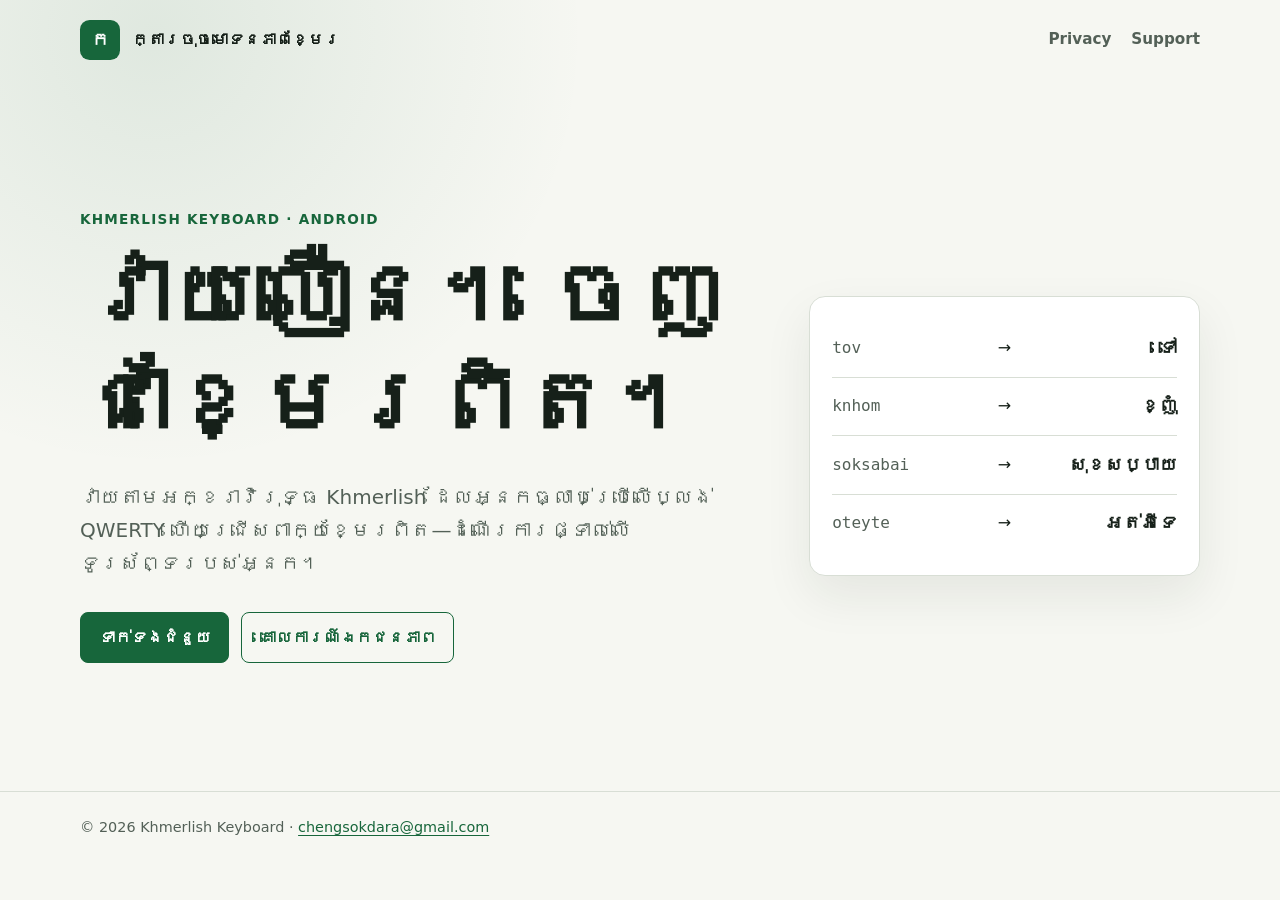
==== index.html @ a106bd03 "Publish Khmerlish support and privacy pages" ====
<!doctype html>
<html lang="km">
  <head>
    <meta charset="utf-8">
    <meta name="viewport" content="width=device-width, initial-scale=1">
    <meta name="description" content="វាយ Khmerlish តាម QWERTY ចេញជាពាក្យខ្មែរពិត។">
    <meta name="theme-color" content="#17663b">
    <title>ក្តារចុចមោទនភាពខ្មែរ · Khmerlish Keyboard</title>
    <link rel="stylesheet" href="./styles.css">
  </head>
  <body>
    <header class="site-header shell">
      <a class="brand" href="./" aria-label="Khmerlish Keyboard home">
        <span class="brand-mark" aria-hidden="true">ក</span>
        <span>ក្តារចុចមោទនភាពខ្មែរ</span>
      </a>
      <nav class="nav" aria-label="Main navigation">
        <a href="./privacy-policy/">Privacy</a>
        <a href="mailto:chengsokdara@gmail.com">Support</a>
      </nav>
    </header>

    <main class="shell">
      <section class="hero">
        <div>
          <p class="eyebrow">Khmerlish Keyboard · Android</p>
          <h1>វាយលឿន។ ចេញជាខ្មែរពិត។</h1>
          <p class="lead">
            វាយតាមអក្ខរាវិរុទ្ធ Khmerlish ដែលអ្នកធ្លាប់ប្រើលើប្លង់ QWERTY
            ហើយជ្រើសពាក្យខ្មែរពិត—ដំណើរការផ្ទាល់លើទូរស័ព្ទរបស់អ្នក។
          </p>
          <div class="actions">
            <a class="button" href="mailto:chengsokdara@gmail.com">ទាក់ទងជំនួយ</a>
            <a class="button secondary" href="./privacy-policy/">គោលការណ៍ឯកជនភាព</a>
          </div>
        </div>

        <div class="example-card" aria-label="Khmerlish typing examples">
          <div class="mapping"><span>tov</span><span aria-hidden="true">→</span><strong>ទៅ</strong></div>
          <div class="mapping"><span>knhom</span><span aria-hidden="true">→</span><strong>ខ្ញុំ</strong></div>
          <div class="mapping"><span>soksabai</span><span aria-hidden="true">→</span><strong>សុខសប្បាយ</strong></div>
          <div class="mapping"><span>oteyte</span><span aria-hidden="true">→</span><strong>អត់អីទេ</strong></div>
        </div>
      </section>
    </main>

    <footer class="site-footer">
      <div class="shell">
        <span>© 2026 Khmerlish Keyboard</span>
        ·
        <a href="mailto:chengsokdara@gmail.com">chengsokdara@gmail.com</a>
      </div>
    </footer>
  </body>
</html>
---- styles.css ----
:root {
  color-scheme: light;
  --background: #f6f7f2;
  --surface: #ffffff;
  --surface-muted: #eef1e8;
  --text: #162019;
  --muted: #536057;
  --brand: #17663b;
  --brand-dark: #0c4929;
  --border: #d8ded5;
  --focus: #e0a72f;
  font-family: Inter, "Noto Sans Khmer", "Khmer OS Battambang", system-ui, sans-serif;
}

* {
  box-sizing: border-box;
}

html {
  background: var(--background);
  scroll-behavior: smooth;
}

body {
  margin: 0;
  color: var(--text);
  background:
    radial-gradient(circle at 12% 4%, rgba(23, 102, 59, 0.1), transparent 27rem),
    var(--background);
  line-height: 1.65;
}

a {
  color: var(--brand);
  text-underline-offset: 0.2em;
}

a:hover {
  color: var(--brand-dark);
}

a:focus-visible {
  outline: 3px solid var(--focus);
  outline-offset: 4px;
  border-radius: 2px;
}

.shell {
  width: min(100% - 2rem, 70rem);
  margin: 0 auto;
}

.site-header {
  display: flex;
  align-items: center;
  justify-content: space-between;
  gap: 1rem;
  padding-block: 1.25rem;
}

.brand {
  display: inline-flex;
  align-items: center;
  gap: 0.75rem;
  color: var(--text);
  font-weight: 750;
  text-decoration: none;
}

.brand-mark {
  display: grid;
  width: 2.5rem;
  height: 2.5rem;
  place-items: center;
  border-radius: 0.6rem;
  color: white;
  background: var(--brand);
  font-size: 1.15rem;
}

.nav {
  display: flex;
  gap: 1.25rem;
  font-size: 0.95rem;
}

.nav a {
  color: var(--muted);
  font-weight: 650;
  text-decoration: none;
}

.hero {
  display: grid;
  grid-template-columns: minmax(0, 1.25fr) minmax(17rem, 0.75fr);
  gap: clamp(2rem, 6vw, 5rem);
  align-items: center;
  padding-block: clamp(4rem, 10vw, 8rem);
}

.eyebrow {
  margin: 0 0 0.75rem;
  color: var(--brand);
  font-size: 0.85rem;
  font-weight: 800;
  letter-spacing: 0.09em;
  text-transform: uppercase;
}

h1,
h2 {
  line-height: 1.2;
  letter-spacing: -0.025em;
}

h1 {
  max-width: 13ch;
  margin: 0;
  font-size: clamp(2.5rem, 7vw, 5.7rem);
}

h2 {
  margin-top: 2.5rem;
  font-size: clamp(1.45rem, 3vw, 2rem);
}

.lead {
  max-width: 40rem;
  margin: 1.5rem 0 0;
  color: var(--muted);
  font-size: clamp(1.05rem, 2vw, 1.25rem);
}

.actions {
  display: flex;
  flex-wrap: wrap;
  gap: 0.75rem;
  margin-top: 2rem;
}

.button {
  display: inline-flex;
  min-height: 3rem;
  align-items: center;
  justify-content: center;
  padding: 0.7rem 1.1rem;
  border: 1px solid var(--brand);
  border-radius: 0.5rem;
  color: white;
  background: var(--brand);
  font-weight: 750;
  text-decoration: none;
}

.button:hover {
  color: white;
  background: var(--brand-dark);
}

.button.secondary {
  color: var(--brand);
  background: transparent;
}

.button.secondary:hover {
  color: var(--brand-dark);
  background: var(--surface-muted);
}

.example-card {
  padding: 1.4rem;
  border: 1px solid var(--border);
  border-radius: 1rem;
  background: var(--surface);
  box-shadow: 0 1.25rem 3rem rgba(22, 32, 25, 0.08);
}

.mapping {
  display: grid;
  grid-template-columns: 1fr auto 1fr;
  gap: 0.8rem;
  align-items: center;
  padding: 0.85rem 0;
  border-bottom: 1px solid var(--border);
}

.mapping:last-child {
  border-bottom: 0;
}

.mapping span:first-child {
  color: var(--muted);
  font-family: ui-monospace, SFMono-Regular, Menlo, monospace;
}

.mapping strong {
  font-size: 1.15rem;
  text-align: right;
}

.content-card {
  max-width: 52rem;
  margin: 2rem auto 5rem;
  padding: clamp(1.5rem, 5vw, 3.5rem);
  border: 1px solid var(--border);
  border-radius: 1rem;
  background: var(--surface);
}

.content-card h1 {
  max-width: none;
  font-size: clamp(2.2rem, 5vw, 4rem);
}

.meta,
.note {
  color: var(--muted);
}

.note {
  padding: 1rem;
  border-left: 4px solid var(--brand);
  background: var(--surface-muted);
}

.site-footer {
  padding-block: 1.5rem 2.5rem;
  border-top: 1px solid var(--border);
  color: var(--muted);
  font-size: 0.9rem;
}

@media (max-width: 46rem) {
  .site-header,
  .hero {
    grid-template-columns: 1fr;
  }

  .site-header {
    align-items: flex-start;
    flex-direction: column;
  }

  .hero {
    padding-block: 3rem 5rem;
  }

  h1 {
    max-width: 11ch;
  }
}
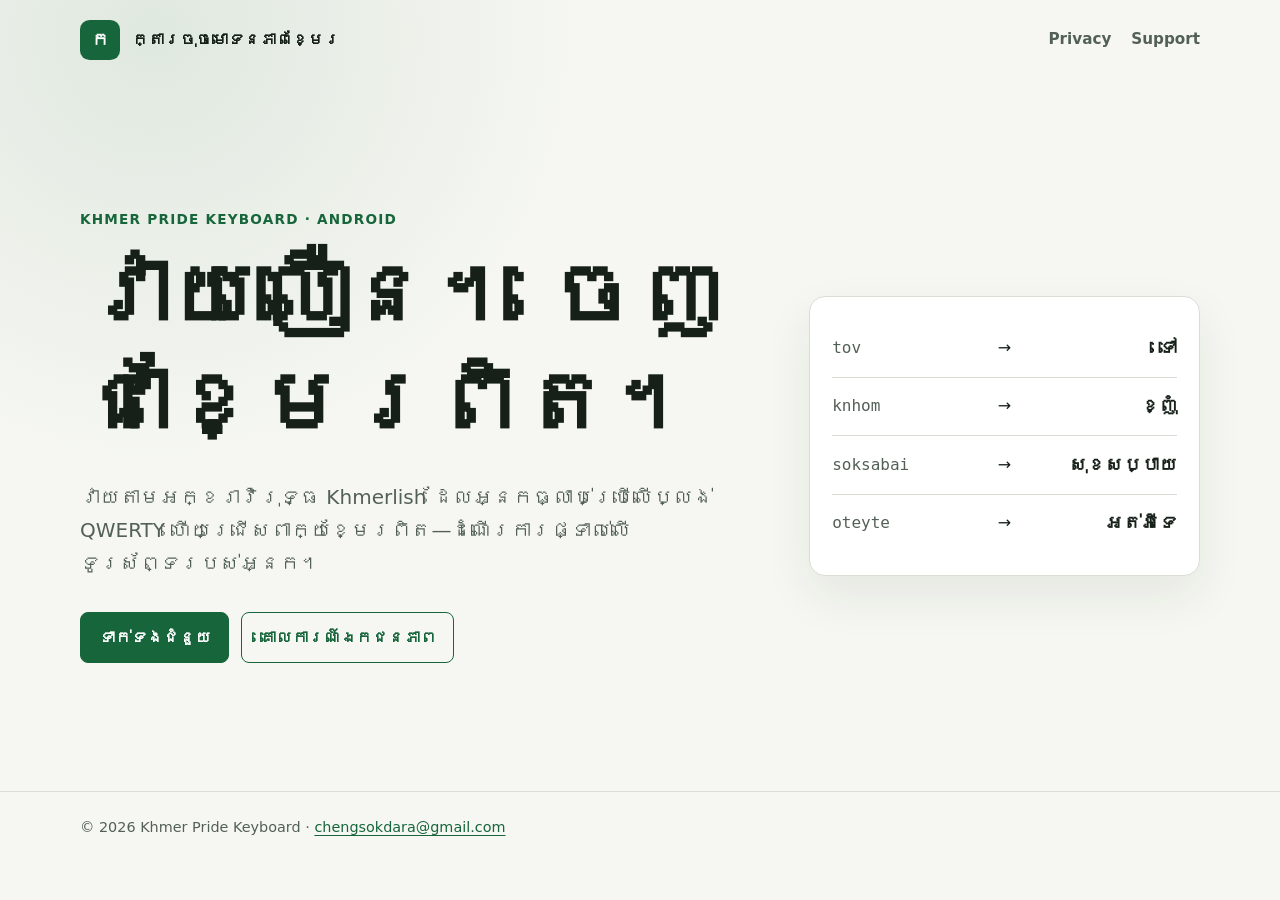
==== commit 67222513: "Correct public product name" ====
--- a/index.html
+++ b/index.html
@@ -5,12 +5,12 @@
     <meta name="viewport" content="width=device-width, initial-scale=1">
     <meta name="description" content="វាយ Khmerlish តាម QWERTY ចេញជាពាក្យខ្មែរពិត។">
     <meta name="theme-color" content="#17663b">
-    <title>ក្តារចុចមោទនភាពខ្មែរ · Khmerlish Keyboard</title>
+    <title>ក្តារចុចមោទនភាពខ្មែរ · Khmer Pride Keyboard</title>
     <link rel="stylesheet" href="./styles.css">
   </head>
   <body>
     <header class="site-header shell">
-      <a class="brand" href="./" aria-label="Khmerlish Keyboard home">
+      <a class="brand" href="./" aria-label="Khmer Pride Keyboard home">
         <span class="brand-mark" aria-hidden="true">ក</span>
         <span>ក្តារចុចមោទនភាពខ្មែរ</span>
       </a>
@@ -23,7 +23,7 @@
     <main class="shell">
       <section class="hero">
         <div>
-          <p class="eyebrow">Khmerlish Keyboard · Android</p>
+          <p class="eyebrow">Khmer Pride Keyboard · Android</p>
           <h1>វាយលឿន។ ចេញជាខ្មែរពិត។</h1>
           <p class="lead">
             វាយតាមអក្ខរាវិរុទ្ធ Khmerlish ដែលអ្នកធ្លាប់ប្រើលើប្លង់ QWERTY
@@ -46,7 +46,7 @@
 
     <footer class="site-footer">
       <div class="shell">
-        <span>© 2026 Khmerlish Keyboard</span>
+        <span>© 2026 Khmer Pride Keyboard</span>
         ·
         <a href="mailto:chengsokdara@gmail.com">chengsokdara@gmail.com</a>
       </div>
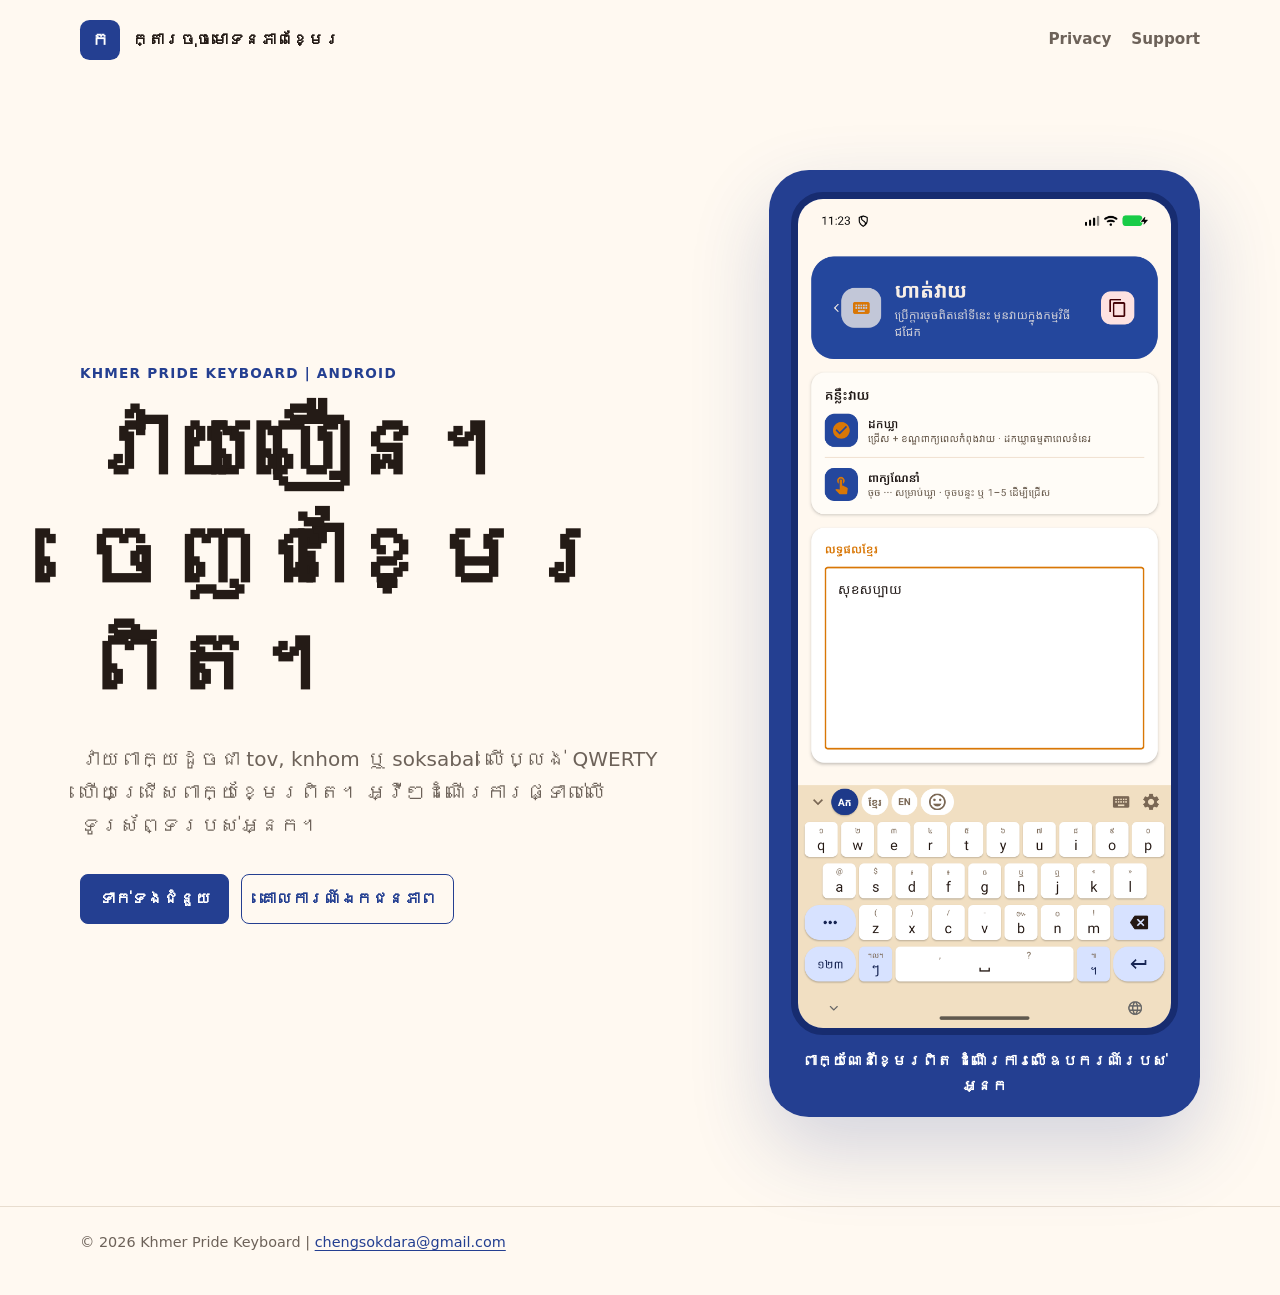
==== commit 6d7d1db9: "feat: refresh public Khmer Pride branding" ====
--- a/index.html
+++ b/index.html
@@ -3,9 +3,9 @@
   <head>
     <meta charset="utf-8">
     <meta name="viewport" content="width=device-width, initial-scale=1">
-    <meta name="description" content="វាយ Khmerlish តាម QWERTY ចេញជាពាក្យខ្មែរពិត។">
-    <meta name="theme-color" content="#17663b">
-    <title>ក្តារចុចមោទនភាពខ្មែរ · Khmer Pride Keyboard</title>
+    <meta name="description" content="វាយអក្សរឡាតាំងតាម QWERTY ចេញជាពាក្យខ្មែរពិត។">
+    <meta name="theme-color" content="#243f91">
+    <title>ក្តារចុចមោទនភាពខ្មែរ | Khmer Pride Keyboard</title>
     <link rel="stylesheet" href="./styles.css">
   </head>
   <body>
@@ -23,11 +23,11 @@
     <main class="shell">
       <section class="hero">
         <div>
-          <p class="eyebrow">Khmer Pride Keyboard · Android</p>
+          <p class="eyebrow">Khmer Pride Keyboard | Android</p>
           <h1>វាយលឿន។ ចេញជាខ្មែរពិត។</h1>
           <p class="lead">
-            វាយតាមអក្ខរាវិរុទ្ធ Khmerlish ដែលអ្នកធ្លាប់ប្រើលើប្លង់ QWERTY
-            ហើយជ្រើសពាក្យខ្មែរពិត—ដំណើរការផ្ទាល់លើទូរស័ព្ទរបស់អ្នក។
+            វាយពាក្យដូចជា tov, knhom ឬ soksabai លើប្លង់ QWERTY
+            ហើយជ្រើសពាក្យខ្មែរពិត។ អ្វីៗដំណើរការផ្ទាល់លើទូរស័ព្ទរបស់អ្នក។
           </p>
           <div class="actions">
             <a class="button" href="mailto:chengsokdara@gmail.com">ទាក់ទងជំនួយ</a>
@@ -35,19 +35,24 @@
           </div>
         </div>
 
-        <div class="example-card" aria-label="Khmerlish typing examples">
-          <div class="mapping"><span>tov</span><span aria-hidden="true">→</span><strong>ទៅ</strong></div>
-          <div class="mapping"><span>knhom</span><span aria-hidden="true">→</span><strong>ខ្ញុំ</strong></div>
-          <div class="mapping"><span>soksabai</span><span aria-hidden="true">→</span><strong>សុខសប្បាយ</strong></div>
-          <div class="mapping"><span>oteyte</span><span aria-hidden="true">→</span><strong>អត់អីទេ</strong></div>
-        </div>
+        <figure class="hero-visual">
+          <div class="phone-frame">
+            <img
+              src="./assets/keyboard-hero.png"
+              alt="Khmer Pride Keyboard converting Latin-letter typing into Khmer on Android"
+              width="1344"
+              height="2992"
+            >
+          </div>
+          <figcaption>ពាក្យណែនាំខ្មែរពិត ដំណើរការលើឧបករណ៍របស់អ្នក</figcaption>
+        </figure>
       </section>
     </main>
 
     <footer class="site-footer">
       <div class="shell">
         <span>© 2026 Khmer Pride Keyboard</span>
-        ·
+        |
         <a href="mailto:chengsokdara@gmail.com">chengsokdara@gmail.com</a>
       </div>
     </footer>
--- a/styles.css
+++ b/styles.css
@@ -1,14 +1,15 @@
 :root {
   color-scheme: light;
-  --background: #f6f7f2;
+  --background: #fff9f1;
   --surface: #ffffff;
-  --surface-muted: #eef1e8;
-  --text: #162019;
-  --muted: #536057;
-  --brand: #17663b;
-  --brand-dark: #0c4929;
-  --border: #d8ded5;
-  --focus: #e0a72f;
+  --surface-muted: #f6eddf;
+  --text: #241b16;
+  --muted: #6d6259;
+  --brand: #243f91;
+  --brand-dark: #172c70;
+  --accent: #df7600;
+  --border: #e8ddcf;
+  --focus: #df7600;
   font-family: Inter, "Noto Sans Khmer", "Khmer OS Battambang", system-ui, sans-serif;
 }
 
@@ -24,9 +25,7 @@
 body {
   margin: 0;
   color: var(--text);
-  background:
-    radial-gradient(circle at 12% 4%, rgba(23, 102, 59, 0.1), transparent 27rem),
-    var(--background);
+  background: var(--background);
   line-height: 1.65;
 }
 
@@ -92,10 +91,11 @@
 
 .hero {
   display: grid;
-  grid-template-columns: minmax(0, 1.25fr) minmax(17rem, 0.75fr);
-  gap: clamp(2rem, 6vw, 5rem);
-  align-items: center;
-  padding-block: clamp(4rem, 10vw, 8rem);
+  grid-template-columns: minmax(0, 1fr) minmax(20rem, 0.72fr);
+  gap: clamp(2rem, 7vw, 6rem);
+  align-items: center;
+  min-height: calc(100vh - 9rem);
+  padding-block: clamp(3rem, 7vw, 6rem);
 }
 
 .eyebrow {
@@ -114,7 +114,7 @@
 }
 
 h1 {
-  max-width: 13ch;
+  max-width: 11ch;
   margin: 0;
   font-size: clamp(2.5rem, 7vw, 5.7rem);
 }
@@ -167,35 +167,34 @@
   background: var(--surface-muted);
 }
 
-.example-card {
-  padding: 1.4rem;
-  border: 1px solid var(--border);
-  border-radius: 1rem;
-  background: var(--surface);
-  box-shadow: 0 1.25rem 3rem rgba(22, 32, 25, 0.08);
-}
-
-.mapping {
-  display: grid;
-  grid-template-columns: 1fr auto 1fr;
-  gap: 0.8rem;
-  align-items: center;
-  padding: 0.85rem 0;
-  border-bottom: 1px solid var(--border);
-}
-
-.mapping:last-child {
-  border-bottom: 0;
-}
-
-.mapping span:first-child {
-  color: var(--muted);
-  font-family: ui-monospace, SFMono-Regular, Menlo, monospace;
-}
-
-.mapping strong {
-  font-size: 1.15rem;
-  text-align: right;
+.hero-visual {
+  position: relative;
+  margin: 0;
+  padding: 1.4rem 1.4rem 1rem;
+  border-radius: 2.5rem;
+  background: var(--brand);
+  box-shadow: 0 2rem 5rem rgba(36, 63, 145, 0.2);
+}
+
+.phone-frame {
+  overflow: hidden;
+  border: 0.45rem solid #172c70;
+  border-radius: 2rem;
+  background: #fff;
+}
+
+.phone-frame img {
+  display: block;
+  width: 100%;
+  height: auto;
+}
+
+.hero-visual figcaption {
+  padding: 0.85rem 0.3rem 0.1rem;
+  color: white;
+  font-size: 0.95rem;
+  font-weight: 700;
+  text-align: center;
 }
 
 .content-card {
@@ -243,6 +242,7 @@
 
   .hero {
     padding-block: 3rem 5rem;
+    min-height: auto;
   }
 
   h1 {
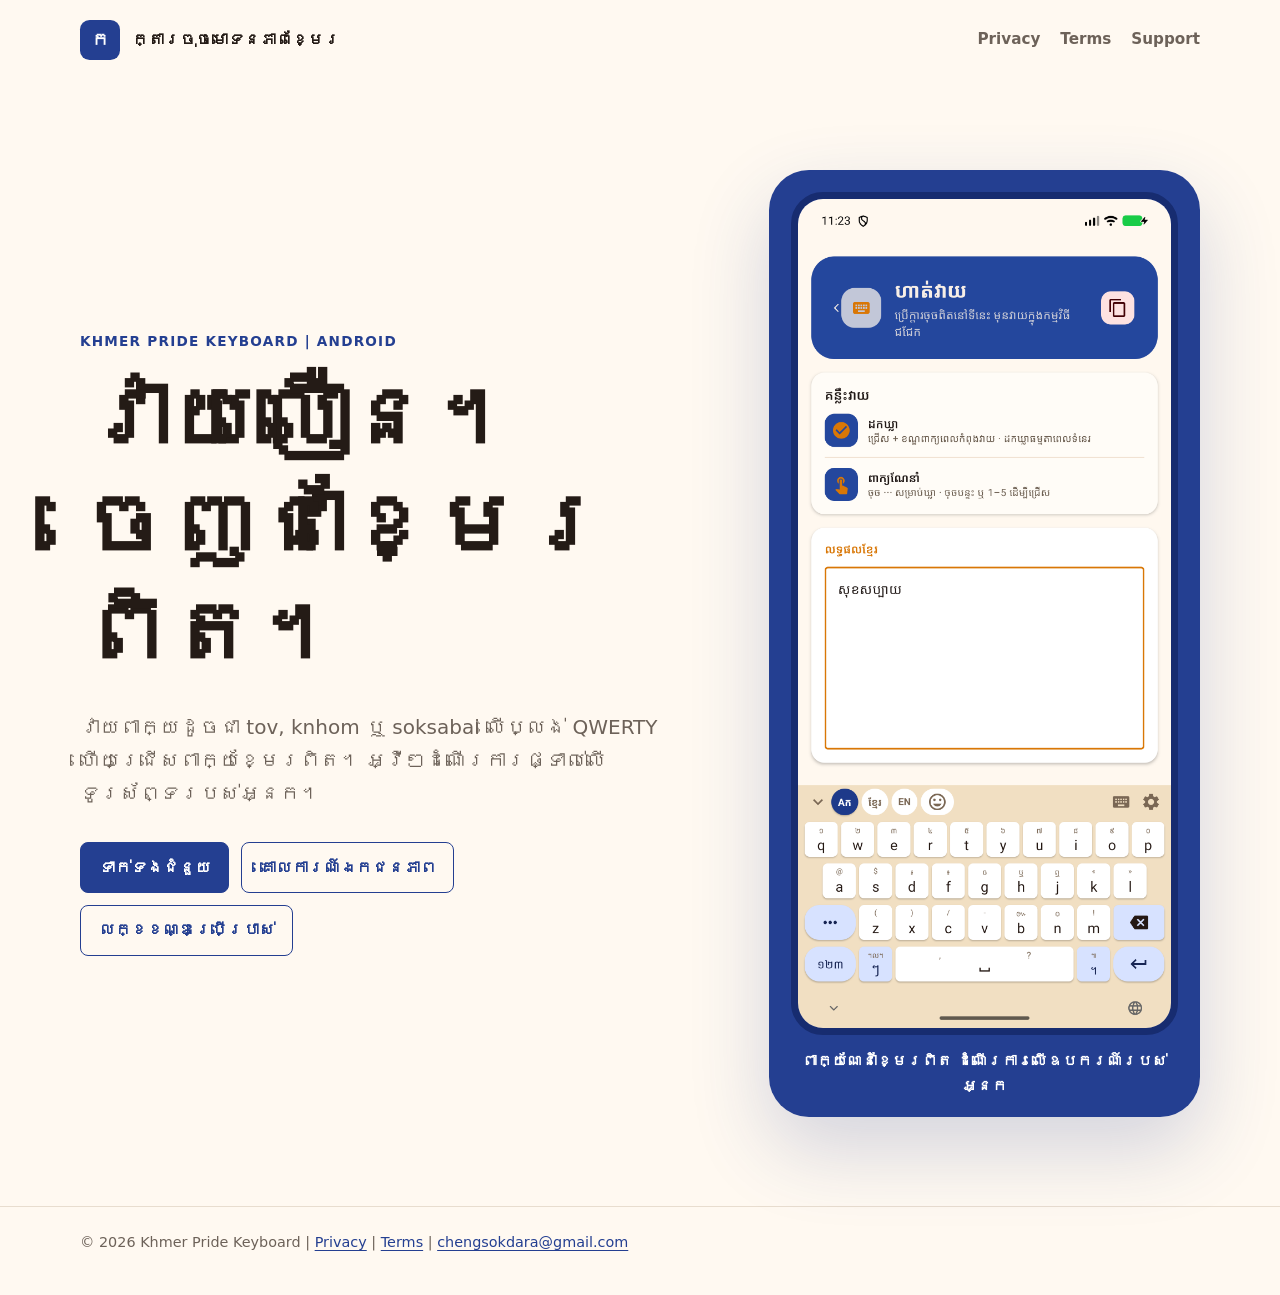
==== commit f85fad6a: "Publish updated privacy policy and Terms of Service. Refresh privacy copy for optional Pro Google Dr" ====
--- a/index.html
+++ b/index.html
@@ -5,6 +5,13 @@
     <meta name="viewport" content="width=device-width, initial-scale=1">
     <meta name="description" content="វាយអក្សរឡាតាំងតាម QWERTY ចេញជាពាក្យខ្មែរពិត។">
     <meta name="theme-color" content="#243f91">
+    <!--
+      Google OAuth branding / Search Console domain verification:
+      When Cloud Console or Search Console shows an HTML meta tag, paste it here
+      (replace this comment block). Example shape only:
+      <meta name="google-site-verification" content="PASTE_CODE_FROM_GOOGLE" />
+      See docs in the main app repo: docs/GOOGLE_CLOUD_OAUTH_SETUP.md
+    -->
     <title>ក្តារចុចមោទនភាពខ្មែរ | Khmer Pride Keyboard</title>
     <link rel="stylesheet" href="./styles.css">
   </head>
@@ -16,6 +23,7 @@
       </a>
       <nav class="nav" aria-label="Main navigation">
         <a href="./privacy-policy/">Privacy</a>
+        <a href="./terms-of-service/">Terms</a>
         <a href="mailto:chengsokdara@gmail.com">Support</a>
       </nav>
     </header>
@@ -32,6 +40,7 @@
           <div class="actions">
             <a class="button" href="mailto:chengsokdara@gmail.com">ទាក់ទងជំនួយ</a>
             <a class="button secondary" href="./privacy-policy/">គោលការណ៍ឯកជនភាព</a>
+            <a class="button secondary" href="./terms-of-service/">លក្ខខណ្ឌប្រើប្រាស់</a>
           </div>
         </div>
 
@@ -53,6 +62,10 @@
       <div class="shell">
         <span>© 2026 Khmer Pride Keyboard</span>
         |
+        <a href="./privacy-policy/">Privacy</a>
+        |
+        <a href="./terms-of-service/">Terms</a>
+        |
         <a href="mailto:chengsokdara@gmail.com">chengsokdara@gmail.com</a>
       </div>
     </footer>
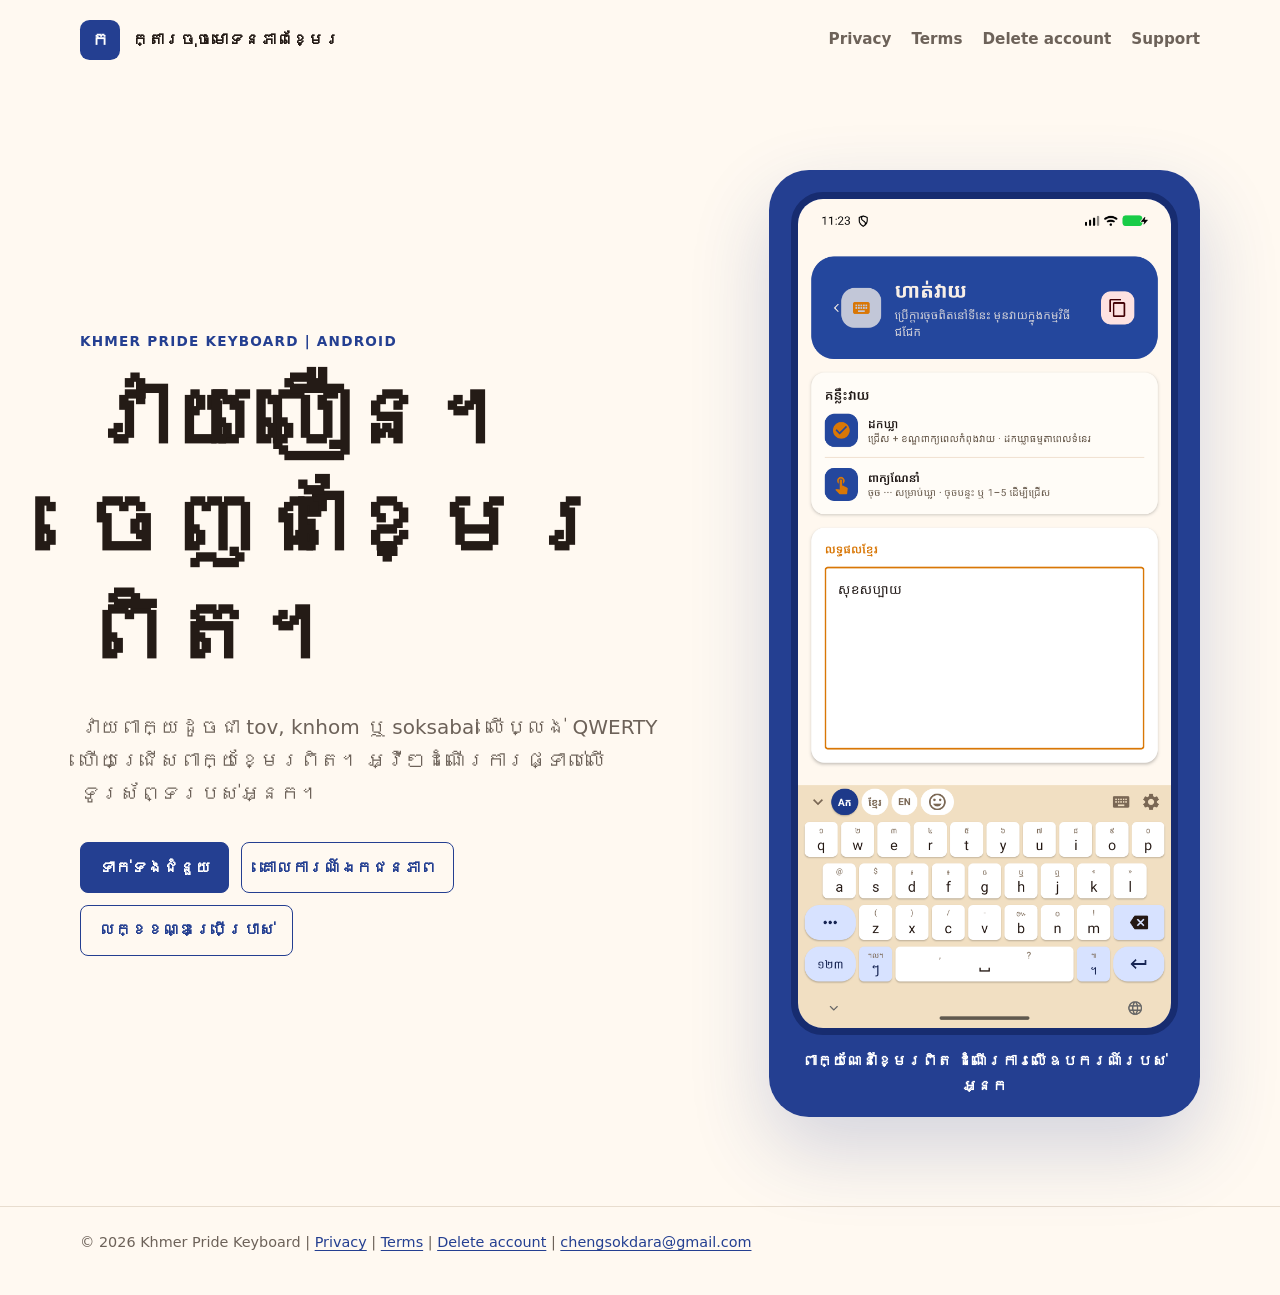
==== commit f4b9ca3c: "Add Play Data Safety delete-account and delete-data pages. Document how users remove Google sign-in " ====
--- a/index.html
+++ b/index.html
@@ -24,6 +24,7 @@
       <nav class="nav" aria-label="Main navigation">
         <a href="./privacy-policy/">Privacy</a>
         <a href="./terms-of-service/">Terms</a>
+        <a href="./delete-account/">Delete account</a>
         <a href="mailto:chengsokdara@gmail.com">Support</a>
       </nav>
     </header>
@@ -66,6 +67,8 @@
         |
         <a href="./terms-of-service/">Terms</a>
         |
+        <a href="./delete-account/">Delete account</a>
+        |
         <a href="mailto:chengsokdara@gmail.com">chengsokdara@gmail.com</a>
       </div>
     </footer>
--- a/styles.css
+++ b/styles.css
@@ -124,6 +124,30 @@
   font-size: clamp(1.45rem, 3vw, 2rem);
 }
 
+.content-card h1 {
+  max-width: none;
+  font-size: clamp(1.75rem, 4vw, 2.4rem);
+}
+
+.content-card table {
+  width: 100%;
+  margin: 1rem 0 0;
+  border-collapse: collapse;
+  font-size: 0.95rem;
+}
+
+.content-card th,
+.content-card td {
+  padding: 0.65rem 0.75rem;
+  border: 1px solid var(--border);
+  text-align: left;
+  vertical-align: top;
+}
+
+.content-card th {
+  background: var(--surface-muted);
+}
+
 .lead {
   max-width: 40rem;
   margin: 1.5rem 0 0;
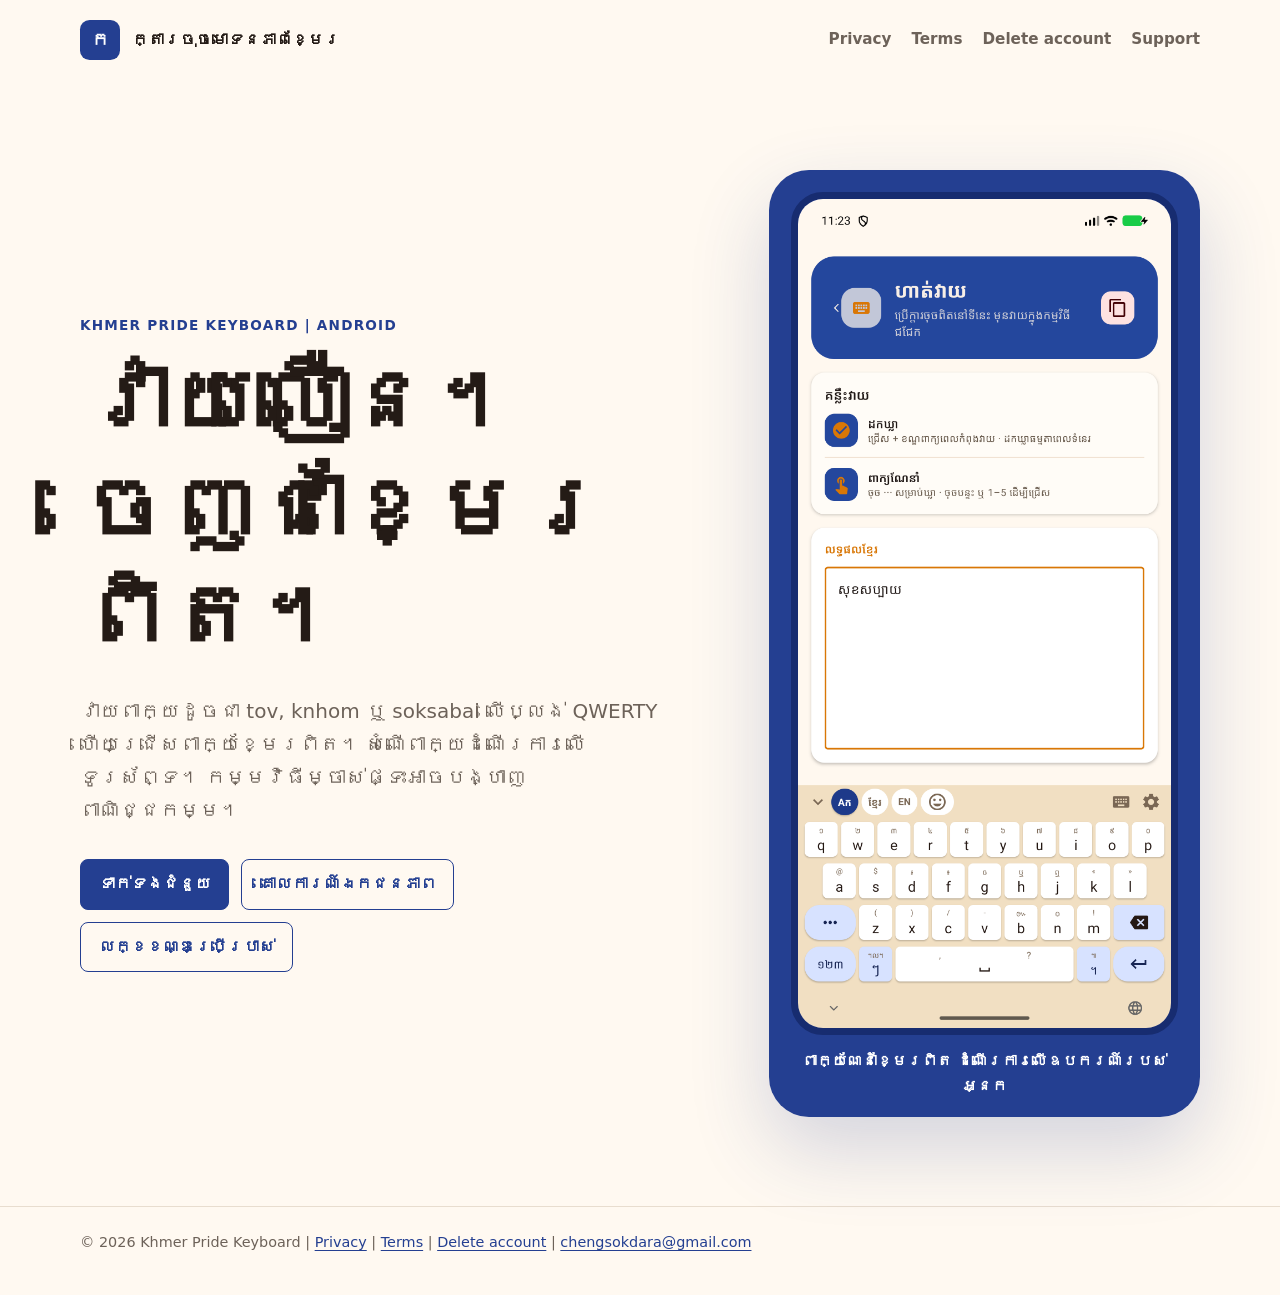
==== commit e9fc2779: "Update privacy, terms, and support pages for host ads and analytics. Describe Firebase, LevelPlay, M" ====
--- a/index.html
+++ b/index.html
@@ -36,7 +36,8 @@
           <h1>វាយលឿន។ ចេញជាខ្មែរពិត។</h1>
           <p class="lead">
             វាយពាក្យដូចជា tov, knhom ឬ soksabai លើប្លង់ QWERTY
-            ហើយជ្រើសពាក្យខ្មែរពិត។ អ្វីៗដំណើរការផ្ទាល់លើទូរស័ព្ទរបស់អ្នក។
+            ហើយជ្រើសពាក្យខ្មែរពិត។ សំណើពាក្យដំណើរការលើទូរស័ព្ទ។
+            កម្មវិធីម្ចាស់ផ្ទះអាចបង្ហាញពាណិជ្ជកម្ម។
           </p>
           <div class="actions">
             <a class="button" href="mailto:chengsokdara@gmail.com">ទាក់ទងជំនួយ</a>
